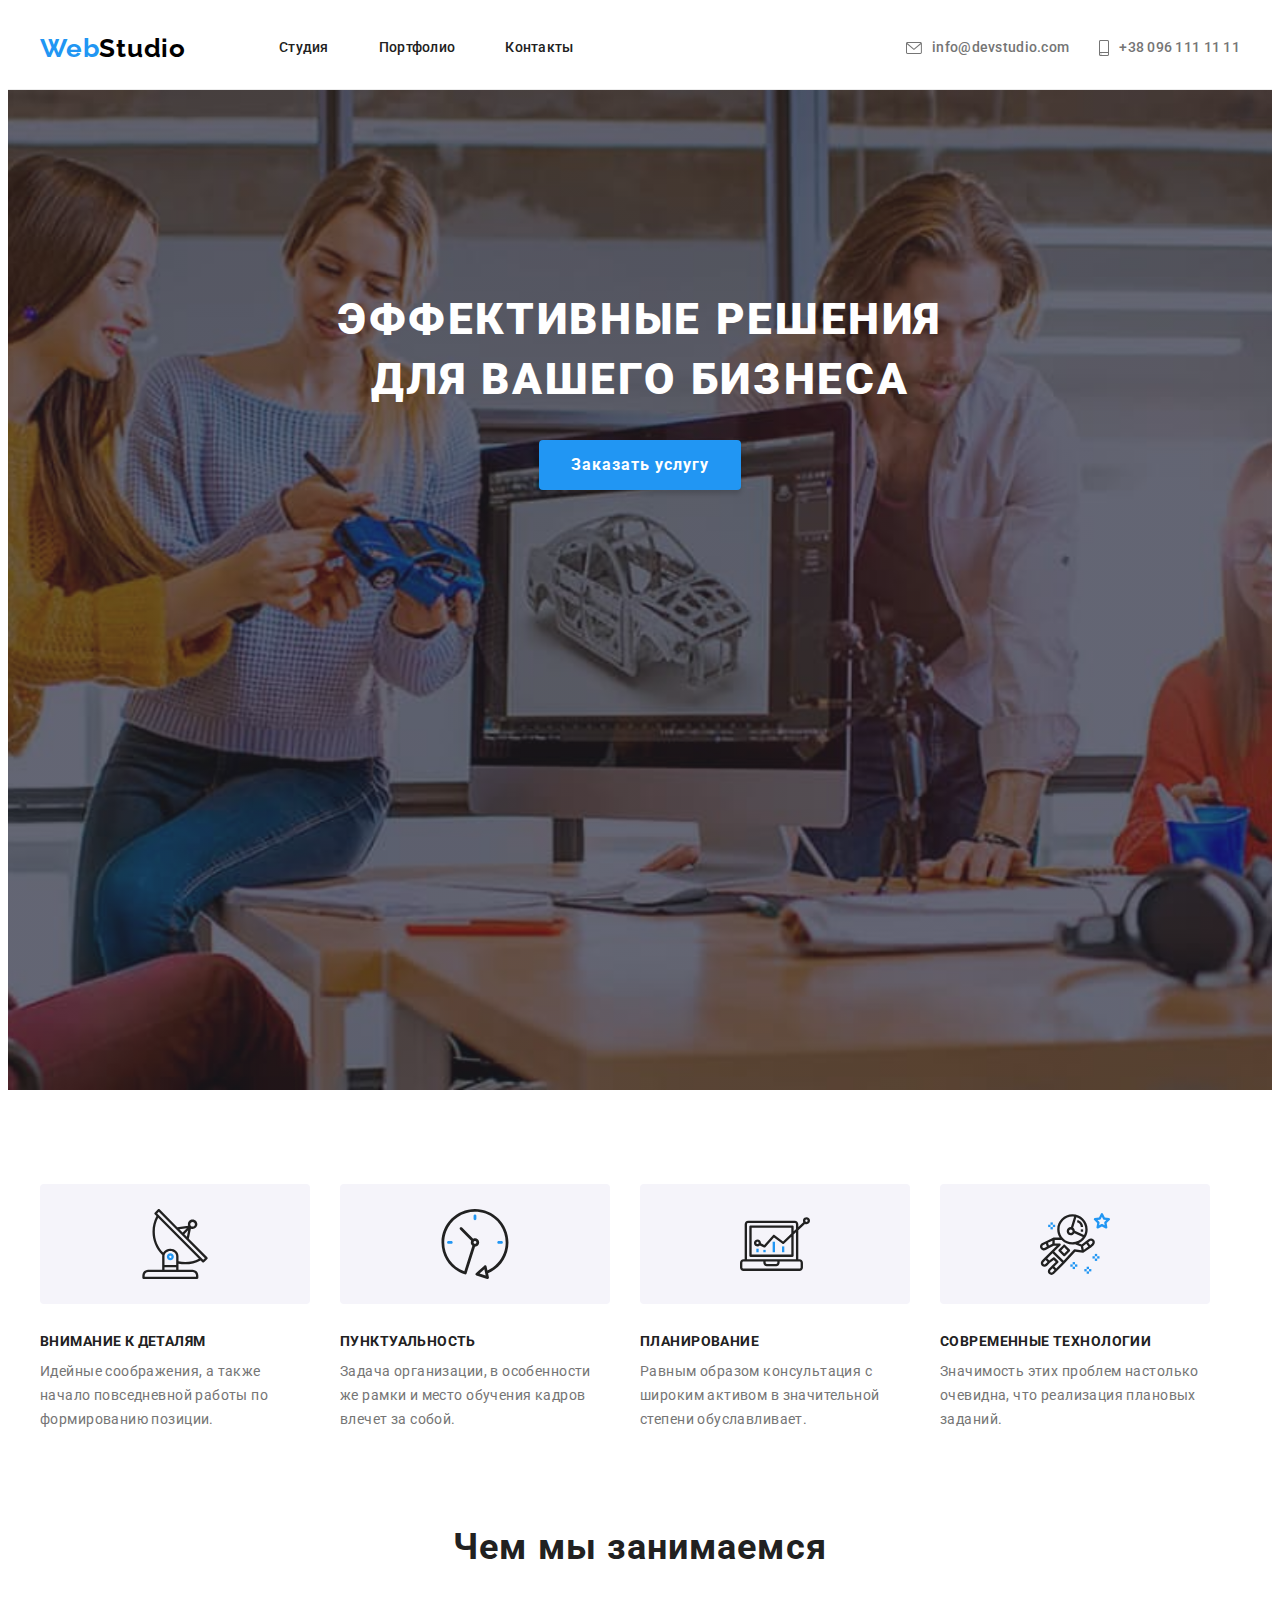
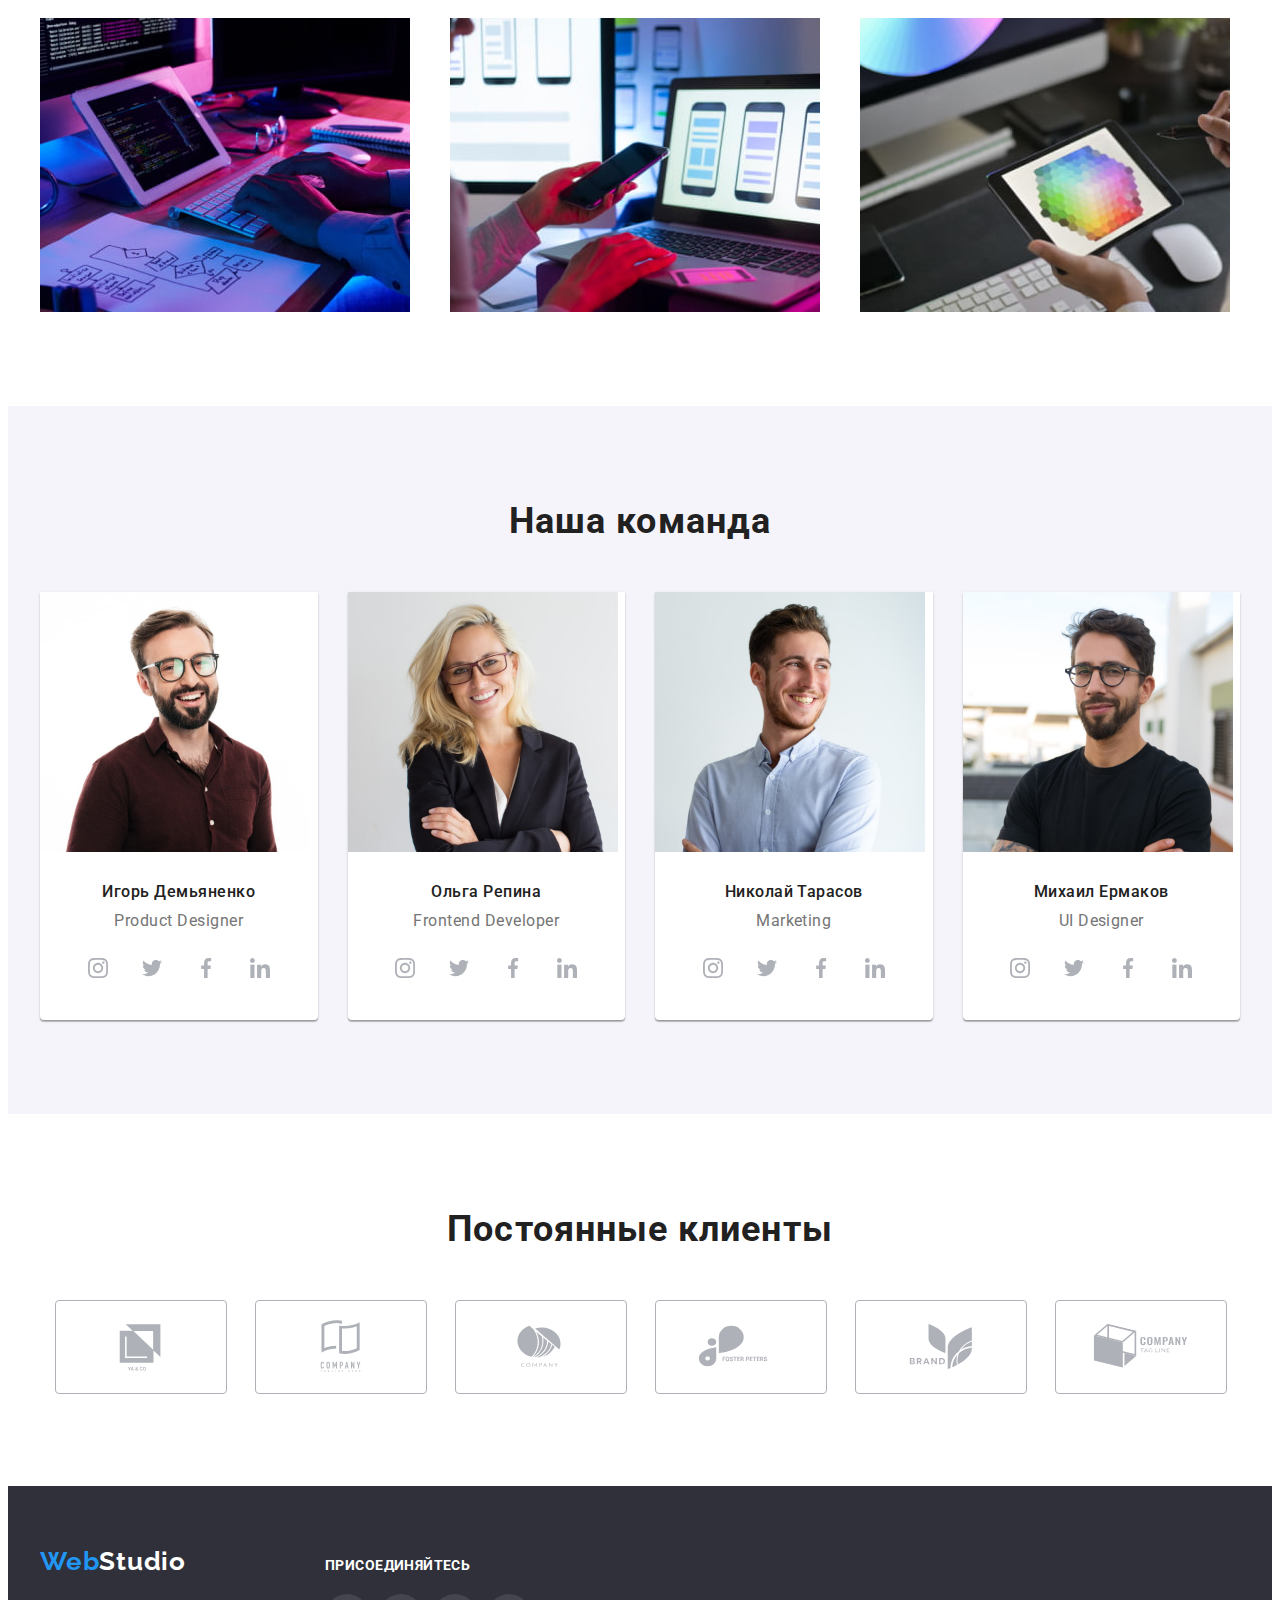
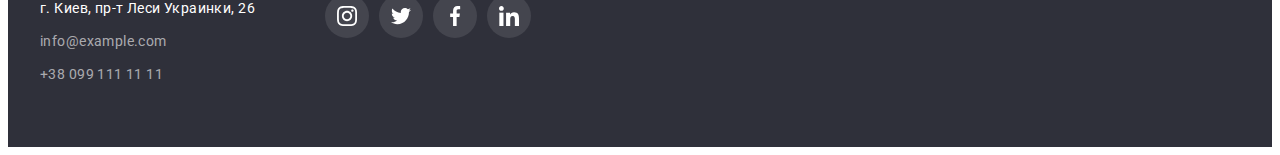
==== index.html @ 464f8f16 "clone hw4" ====
<!DOCTYPE html>
<html lang="ru">
  <head>
    <meta charset="UTF-8" />
    <meta http-equiv="X-UA-Compatible" content="IE=edge" />
    <meta name="viewport" content="width=device-widht, initial-scale=1.0" />
    <title>Студия</title>
    <link
      rel="stylesheet"
      href="https://fonts.googleapis.com/css2?family=Raleway:wght@700&family=Roboto:wght@400;500;700;900&display=swap"
    />
    <link
      rel="stylesheet"
      href="https://cdnjs.cloudflare.com/ajax/libs/modern-normalize/1.1.0/modern-normalize.min.css"
      integrity="sha512-wpPYUAdjBVSE4KJnH1VR1HeZfpl1ub8YT/NKx4PuQ5NmX2tKuGu6U/JRp5y+Y8XG2tV+wKQpNHVUX03MfMFn9Q=="
      crossorigin="anonymous"
      referrerpolicy="no-referrer"
    />
    <link rel="stylesheet" href="./css/styles.css" />
  </head>

  <body>
    <!-- Header container -->
    <header class="studio-header">
      <div class="container">
        <a href="./index.html" class="logo"
          >Web<span class="header-logo">Studio</span></a
        >
        <nav>
          <ul class="site-nav">
            <li class="header-item">
              <a href="./index.html" class="link">Студия</a>
            </li>
            <li class="header-item">
              <a href="./portfolio.html" class="link">Портфолио</a>
            </li>
            <li class="header-item">
              <a href="./index.html" class="link">Контакты</a>
            </li>
          </ul>
        </nav>
        <ul class="contact-list">
          <li class="contacts">
            <!-- <svg class="contacts-icon" width="16" height="12">
              <use href="./images/icons.svg#icon-envelope"></use>
            </svg> -->
            <a href="mailto:info@devstudio.com" class="header-contact-link link"
              ><svg class="contacts-icon" width="16" height="12">
                <use href="./images/icons.svg#icon-envelope"></use>
              </svg>
              info@devstudio.com</a
            >
          </li>
          <li class="contacts">
            <a href="tel:+380961111111" class="header-contact-link link">
              <svg class="contacts-icon" width="10" height="16">
                <use href="./images/icons.svg#icon-smartphone"></use>
              </svg>
              +38 096 111 11 11</a
            >
          </li>
        </ul>
      </div>
    </header>

    <!-- Main container -->
    <main>
      <section class="hero">
        <div class="container">
          <h1 class="hero-title">Эффективные решения для вашего бизнеса</h1>
          <button type="button" class="hero-button">Заказать услугу</button>
        </div>
      </section>

      <section class="features-section">
        <div class="container">
          <h2 hidden class="section-title">Особенности</h2>
          <ul class="features-list">
            <li class="features-item">
              <div class="features-icon-item">
                <svg class="features-icon" width="70" height="70">
                  <use href="./images/icons.svg#icon-antenna"></use>
                </svg>
              </div>
              <h3 class="features-title">Внимание к деталям</h3>
              <p class="features-text">
                Идейные соображения, а также начало повседневной работы по
                формированию позиции.
              </p>
            </li>
            <li class="features-item">
              <div class="features-icon-item">
                <svg class="features-icon" width="70" height="70">
                  <use href="./images/icons.svg#icon-clock"></use>
                </svg>
              </div>
              <h3 class="features-title">Пунктуальность</h3>
              <p class="features-text">
                Задача организации, в особенности же рамки и место обучения
                кадров влечет за собой.
              </p>
            </li>
            <li class="features-item">
              <div class="features-icon-item">
                <svg class="features-icon" width="70" height="70">
                  <use href="./images/icons.svg#icon-diagram"></use>
                </svg>
              </div>
              <h3 class="features-title">Планирование</h3>
              <p class="features-text">
                Равным образом консультация с широким активом в значительной
                степени обуславливает.
              </p>
            </li>
            <li class="features-item">
              <div class="features-icon-item">
                <svg class="features-icon" width="70" height="70">
                  <use href="./images/icons.svg#icon-astronaut"></use>
                </svg>
              </div>
              <h3 class="features-title">Современные технологии</h3>
              <p class="features-text">
                Значимость этих проблем настолько очевидна, что реализация
                плановых заданий.
              </p>
            </li>
          </ul>
        </div>
      </section>

      <section class="work-section">
        <div class="container">
          <h2 class="work-title section-title">Чем мы занимаемся</h2>
          <ul class="work-list">
            <li class="work-item">
              <img
                src="./images/box-1.jpg"
                alt="Написание кода"
                width="370"
                height="294"
              />
            </li>
            <li class="work-item">
              <img
                src="./images/box-2.jpg"
                alt="Работа с телефоном"
                width="370"
                height="294"
              />
            </li>
            <li class="work-item">
              <img
                src="./images/box-3.jpg"
                alt="Выбор цвета"
                width="370"
                height="294"
              />
            </li>
          </ul>
        </div>
      </section>

      <section class="team-section section">
        <div class="container">
          <h2 class="our-team-title section-title">Наша команда</h2>
          <ul class="team-list">
            <li class="team-box">
              <img
                src="./images/team-1.jpg"
                alt="Наша команда"
                width="270"
                height="260"
              />
              <div class="team-desc">
                <h3 class="team-title">Игорь Демьяненко</h3>
                <p lang="en" class="team-text">Product Designer</p>
                <ul class="team-soc-list list">
                  <li class="team-soc-item">
                    <a
                      href="https://www.instagram.com/"
                      target="_blank"
                      rel="noopener nofollow noreferrer"
                      class="team-soc-link link"
                    >
                      <svg class="team-soc-icon" width="20" height="20">
                        <use href="./images/icons.svg#icon-instagram"></use>
                      </svg>
                    </a>
                  </li>
                  <li class="team-soc-item">
                    <a
                      href="https://twitter.com/"
                      target="_blank"
                      rel="noopener nofollow noreferrer"
                      class="team-soc-link link"
                      ><svg class="team-soc-icon" width="20" height="20">
                        <use href="./images/icons.svg#icon-twitter"></use>
                      </svg>
                    </a>
                  </li>
                  <li class="team-soc-item">
                    <a
                      href="https://www.facebook.com/"
                      target="_blank"
                      rel="noopener nofollow noreferrer"
                      class="team-soc-link link"
                      ><svg class="team-soc-icon" width="20" height="20">
                        <use href="./images/icons.svg#icon-facebook"></use>
                      </svg>
                    </a>
                  </li>
                  <li class="team-soc-item">
                    <a
                      href="https://www.linkedin.com/"
                      target="_blank"
                      rel="noopener nofollow noreferrer"
                      class="team-soc-link link"
                      ><svg class="team-soc-icon" width="20" height="20">
                        <use href="./images/icons.svg#icon-linkedin"></use>
                      </svg>
                    </a>
                  </li>
                </ul>
              </div>
            </li>
            <li class="team-box">
              <img
                src="./images/team-2.jpg"
                alt="Наша команда"
                width="270"
                height="260"
              />
              <div class="team-desc">
                <h3 class="team-title">Ольга Репина</h3>
                <p lang="en" class="team-text">Frontend Developer</p>
                <ul class="team-soc-list list">
                  <li class="team-soc-item">
                    <a
                      href="https://www.instagram.com/"
                      target="_blank"
                      rel="noopener nofollow noreferrer"
                      class="team-soc-link link"
                    >
                      <svg class="team-soc-icon" width="20" height="20">
                        <use href="./images/icons.svg#icon-instagram"></use>
                      </svg>
                    </a>
                  </li>
                  <li class="team-soc-item">
                    <a
                      href="https://twitter.com/"
                      target="_blank"
                      rel="noopener nofollow noreferrer"
                      class="team-soc-link link"
                      ><svg class="team-soc-icon" width="20" height="20">
                        <use href="./images/icons.svg#icon-twitter"></use>
                      </svg>
                    </a>
                  </li>
                  <li class="team-soc-item">
                    <a
                      href="https://www.facebook.com/"
                      target="_blank"
                      rel="noopener nofollow noreferrer"
                      class="team-soc-link link"
                      ><svg class="team-soc-icon" width="20" height="20">
                        <use href="./images/icons.svg#icon-facebook"></use>
                      </svg>
                    </a>
                  </li>
                  <li class="team-soc-item">
                    <a
                      href="https://www.linkedin.com/"
                      target="_blank"
                      rel="noopener nofollow noreferrer"
                      class="team-soc-link link"
                      ><svg class="team-soc-icon" width="20" height="20">
                        <use href="./images/icons.svg#icon-linkedin"></use>
                      </svg>
                    </a>
                  </li>
                </ul>
              </div>
            </li>
            <li class="team-box">
              <img
                src="./images/team-3.jpg"
                alt="Наша команда"
                width="270"
                height="260"
              />
              <div class="team-desc">
                <h3 class="team-title">Николай Тарасов</h3>
                <p lang="en" class="team-text">Marketing</p>
                <ul class="team-soc-list list">
                  <li class="team-soc-item">
                    <a
                      href="https://www.instagram.com/"
                      target="_blank"
                      rel="noopener nofollow noreferrer"
                      class="team-soc-link link"
                    >
                      <svg class="team-soc-icon" width="20" height="20">
                        <use href="./images/icons.svg#icon-instagram"></use>
                      </svg>
                    </a>
                  </li>
                  <li class="team-soc-item">
                    <a
                      href="https://twitter.com/"
                      target="_blank"
                      rel="noopener nofollow noreferrer"
                      class="team-soc-link link"
                      ><svg class="team-soc-icon" width="20" height="20">
                        <use href="./images/icons.svg#icon-twitter"></use>
                      </svg>
                    </a>
                  </li>
                  <li class="team-soc-item">
                    <a
                      href="https://www.facebook.com/"
                      target="_blank"
                      rel="noopener nofollow noreferrer"
                      class="team-soc-link link"
                      ><svg class="team-soc-icon" width="20" height="20">
                        <use href="./images/icons.svg#icon-facebook"></use>
                      </svg>
                    </a>
                  </li>
                  <li class="team-soc-item">
                    <a
                      href="https://www.linkedin.com/"
                      target="_blank"
                      rel="noopener nofollow noreferrer"
                      class="team-soc-link link"
                      ><svg class="team-soc-icon" width="20" height="20">
                        <use href="./images/icons.svg#icon-linkedin"></use>
                      </svg>
                    </a>
                  </li>
                </ul>
              </div>
            </li>
            <li class="team-box">
              <img
                src="./images/team-4.jpg"
                alt="Наша команда"
                width="270"
                height="260"
              />
              <div class="team-desc">
                <h3 class="team-title">Михаил Ермаков</h3>
                <p lang="en" class="team-text">UI Designer</p>
                <ul class="team-soc-list list">
                  <li class="team-soc-item">
                    <a
                      href="https://www.instagram.com/"
                      target="_blank"
                      rel="noopener nofollow noreferrer"
                      class="team-soc-link link"
                    >
                      <svg class="team-soc-icon" width="20" height="20">
                        <use href="./images/icons.svg#icon-instagram"></use>
                      </svg>
                    </a>
                  </li>
                  <li class="team-soc-item">
                    <a
                      href="https://twitter.com/"
                      target="_blank"
                      rel="noopener nofollow noreferrer"
                      class="team-soc-link link"
                      ><svg class="team-soc-icon" width="20" height="20">
                        <use href="./images/icons.svg#icon-twitter"></use>
                      </svg>
                    </a>
                  </li>
                  <li class="team-soc-item">
                    <a
                      href="https://www.facebook.com/"
                      target="_blank"
                      rel="noopener nofollow noreferrer"
                      class="team-soc-link link"
                      ><svg class="team-soc-icon" width="20" height="20">
                        <use href="./images/icons.svg#icon-facebook"></use>
                      </svg>
                    </a>
                  </li>
                  <li class="team-soc-item">
                    <a
                      href="https://www.linkedin.com/"
                      target="_blank"
                      rel="noopener nofollow noreferrer"
                      class="team-soc-link link"
                      ><svg class="team-soc-icon" width="20" height="20">
                        <use href="./images/icons.svg#icon-linkedin"></use>
                      </svg>
                    </a>
                  </li>
                </ul>
              </div>
            </li>
          </ul>
        </div>
      </section>

      <section class="clients-section section">
        <div class="container">
          <h2 class="clients-title section-title">Постоянные клиенты</h2>
          <ul class="clients-list">
            <li class="clients-item">
              <a class="clients-link link" href=""
                ><svg class="clients-icon" width="106" height="60">
                  <use href="./images/icons.svg#icon-logo-1"></use>
                </svg>
              </a>
            </li>
            <li class="clients-item">
              <a class="clients-link link" href=""
                ><svg class="clients-icon" width="106" height="60">
                  <use href="./images/icons.svg#icon-logo-2"></use>
                </svg>
              </a>
            </li>
            <li class="clients-item">
              <a class="clients-link link" href=""
                ><svg class="clients-icon" width="106" height="60">
                  <use href="./images/icons.svg#icon-logo-3"></use>
                </svg>
              </a>
            </li>
            <li class="clients-item">
              <a class="clients-link link" href=""
                ><svg class="clients-icon" width="106" height="60">
                  <use href="./images/icons.svg#icon-logo-4"></use>
                </svg>
              </a>
            </li>
            <li class="clients-item">
              <a class="clients-link link" href=""
                ><svg class="clients-icon" width="106" height="60">
                  <use href="./images/icons.svg#icon-logo-5"></use>
                </svg>
              </a>
            </li>
            <li class="clients-item">
              <a class="clients-link link" href=""
                ><svg class="clients-icon" width="106" height="60">
                  <use href="./images/icons.svg#icon-logo-6"></use>
                </svg>
              </a>
            </li>
          </ul>
        </div>
      </section>
    </main>

    <!-- Footer container -->
    <footer class="footer">
      <div class="ftr-container container">
        <div class="address-container">
          <a href="./index.html" class="logo"
            >Web<span class="footer-logo">Studio</span></a
          >
          <address>
            <ul class="address-list">
              <li class="address-item">
                <a
                  href="https://goo.gl/maps/cGQwDD2d6jY5mFWS7"
                  target="_blank"
                  rel="noopener nofollow noreferrer"
                  class="address-link"
                  >г. Киев, пр-т Леси Украинки, 26</a
                >
              </li>
              <li class="address-item">
                <a href="mailto:info@example.com" class="mail contact-link"
                  >info@example.com</a
                >
              </li>
              <li class="address-item">
                <a href="tel:+380991111111" class="contact-link"
                  >+38 099 111 11 11</a
                >
              </li>
            </ul>
          </address>
        </div>
        <div class="footer-links">
          <p class="links-title">присоединяйтесь</p>
          <ul class="ftr-soc-list list">
            <li class="ftr-soc-item">
              <a
                href="https://www.instagram.com/"
                target="_blank"
                rel="noopener nofollow noreferrer"
                class="ftr-soc-link link"
              >
                <svg class="ftr-soc-icon" width="20" height="20">
                  <use href="./images/icons.svg#icon-instagram"></use>
                </svg>
              </a>
            </li>
            <li class="ftr-soc-item">
              <a
                href="https://twitter.com/"
                target="_blank"
                rel="noopener nofollow noreferrer"
                class="ftr-soc-link link"
                ><svg class="ftr-soc-icon" width="20" height="20">
                  <use href="./images/icons.svg#icon-twitter"></use>
                </svg>
              </a>
            </li>
            <li class="ftr-soc-item">
              <a
                href="https://www.facebook.com/"
                target="_blank"
                rel="noopener nofollow noreferrer"
                class="ftr-soc-link link"
                ><svg class="ftr-soc-icon" width="20" height="20">
                  <use href="./images/icons.svg#icon-facebook"></use>
                </svg>
              </a>
            </li>
            <li class="ftr-soc-item">
              <a
                href="https://www.linkedin.com/"
                target="_blank"
                rel="noopener nofollow noreferrer"
                class="ftr-soc-link link"
                ><svg class="ftr-soc-icon" width="20" height="20">
                  <use href="./images/icons.svg#icon-linkedin"></use>
                </svg>
              </a>
            </li>
          </ul>
        </div>
      </div>
    </footer>
  </body>
</html>
---- css/styles.css ----
:root {
  --text-color: #757575;
  --title-color: #212121;
  --accent-color: #2196f3;
  --second-accent-color: #ffffff;
  --contacts-ftr-color: rgba(255, 255, 255, 0.6);
  --primary-bg-color: #ffffff;
  --footer-bg-color: #2f303a;
  --header-logo: #000000;
  --footer-logo: #ffffff;
}

h1,
h2,
h3,
h4,
h5,
h6,
p {
  margin: 0;
}
ul {
  margin: 0;
  padding-left: 0;
  list-style: none;
}
button {
  cursor: pointer;
}
img {
  display: block;
  max-width: 100%;
}

body {
  background-color: var(--primary-bg-color);
  color: var(--title-color);
  font-family: "Roboto";
  font-style: normal;
  font-weight: 400;
}

.container {
  width: 1200px;
  margin: 0 auto;
  padding-right: 15px;
  padding-left: 15px;
}

/* header */
/* logo */
.studio-header {
  padding-top: 25px;
  padding-bottom: 25px;
  border-bottom: 1px solid #ececec;
}
.studio-header .container {
  display: flex;
  align-items: center;
}
.logo {
  font-family: "Raleway";
  font-style: normal;
  text-decoration: none;
  color: var(--accent-color);
  font-weight: 700;
  font-size: 26px;
  line-height: 1.19;
  letter-spacing: 0.03em;
}
.header-logo {
  color: var(--header-logo);
  margin-right: 93px;
}
.site-nav {
  font-weight: 500;
  font-size: 14px;
  line-height: 1.14;
  letter-spacing: 0.02em;
  display: flex;
  align-items: center;
}
.header-item:not(:last-child) {
  margin-right: 50px;
}
.link {
  color: var(--title-color);
  text-decoration: none;
}
.link:hover,
.link:focus {
  color: var(--accent-color);
}
.contact-list {
  margin-left: auto;
  display: flex;
  justify-content: center;
}
.contacts {
  font-weight: 500;
  font-size: 14px;
  line-height: 1.14;
  letter-spacing: 0.02em;
  height: 16px;
}
.contacts + .contacts {
  margin-left: 30px;
}
.header-contact-link {
  color: var(--text-color);
  display: flex;
  align-items: center;
  justify-content: center;
}
.contacts-icon {
  fill: var(--text-color);
  margin-right: 10px;
}
.header-contact-link:hover,
.header-contact-link:focus {
  color: var(--accent-color);
}
.header-contact-link:hover .contacts-icon,
.header-contact-link:focus .contacts-icon {
  fill: var(--accent-color);
}

/* main */
/* hero */
.hero {
  background-image: linear-gradient(
      rgba(47, 48, 58, 0.4),
      rgba(47, 48, 58, 0.4)
    ),
    url(../images/background.jpg);
  background-size: cover;
  background-repeat: no-repeat;
  background-position: center;
  max-width: 1600px;
  height: 600px;
  margin-left: auto;
  margin-right: auto;
  background-color: #c4c4c4;
  color: var(--second-accent-color);
  padding-top: 200px;
  padding-bottom: 200px;
}

.hero-title {
  font-weight: 900;
  font-size: 44px;
  line-height: 1.36;
  text-align: center;
  letter-spacing: 0.06em;
  text-transform: uppercase;
  max-width: 696px;
  margin: 0 auto 30px;
}
.hero-button {
  background: var(--accent-color);
  color: var(--second-accent-color);
  box-shadow: 0px 4px 4px rgba(0, 0, 0, 0.15);
  border: 0px;
  border-radius: 4px;
  font-family: "Roboto";
  font-style: normal;
  font-weight: 700;
  font-size: 16px;
  line-height: 1.88;
  display: flex;
  align-items: center;
  text-align: center;
  letter-spacing: 0.06em;
  display: block;
  margin: 0 auto;
  padding: 10px 32px;
}
.hero-button:hover,
.hero-button:focus {
  background: #188ce8;
  color: var(--second-accent-color);
  box-shadow: 0px 4px 4px rgba(0, 0, 0, 0.15);
  border-radius: 4px;
}

.section-title {
  font-weight: 700;
  font-size: 36px;
  line-height: 1.17;
  text-align: center;
  letter-spacing: 0.03em;
  color: var(--title-color);
}
/* section features*/
.features-section {
  padding-top: 94px;
  padding-bottom: 94px;
}

.feature-icons-list {
  display: flex;
  justify-content: center;
}
.features-icon-item {
  width: 270px;
  height: 120px;
  background: #f5f4fa;
  border-radius: 4px;
  display: flex;
  align-items: center;
  justify-content: center;
  margin-bottom: 30px;
}
.features-icon-item:not(:last-child) {
  margin-right: 30px;
}

.features-list {
  display: flex;
  align-items: center;
}
.features-item {
  width: 270px;
}
.features-item:not(:last-child) {
  margin-right: 30px;
}
.features-title {
  font-weight: 700;
  font-size: 14px;
  line-height: 1.14;
  letter-spacing: 0.03em;
  text-transform: uppercase;
  margin-bottom: 10px;
}
.features-text {
  color: var(--text-color);
  font-size: 14px;
  line-height: 1.71;
  letter-spacing: 0.03em;
}

/* section work */
.work-section {
  padding-bottom: 94px;
}
.work-title {
  margin-bottom: 50px;
}
.work-list {
  display: flex;
  margin-left: -30px;
}
.work-item {
  width: 370px;
  flex-basis: calc(100% / 3 - 30px);
  margin-left: 30px;
}

/* section team */
.team-section {
  background: #f5f4fa;
  padding-top: 94px;
  padding-bottom: 94px;
}
.our-team-title {
  margin-bottom: 50px;
}
.team-list {
  display: flex;
  margin-left: -30px;
}
.team-box {
  background: var(--primary-bg-color);
  box-shadow: 0px 1px 3px rgba(0, 0, 0, 0.12), 0px 1px 1px rgba(0, 0, 0, 0.14),
    0px 2px 1px rgba(0, 0, 0, 0.2);
  border-radius: 0px 0px 4px 4px;
  width: 270px;
  flex-basis: calc(100% / 4 - 30px);
  margin-left: 30px;
}
.team-desc {
  padding-top: 30px;
  padding-bottom: 30px;
}
.team-title {
  font-weight: 500;
  font-size: 16px;
  line-height: 1.19;
  text-align: center;
  letter-spacing: 0.03em;
  color: var(--title-color);
  margin-bottom: 10px;
}
.team-text {
  color: var(--text-color);
  font-size: 16px;
  line-height: 1.19;
  text-align: center;
  letter-spacing: 0.03em;
  margin-bottom: 16px;
}
.team-soc-list {
  display: flex;
  justify-content: center;
}
.team-soc-item {
  width: 44px;
  height: 44px;
  margin-right: 10px;
}
.team-soc-item:last-child {
  margin-right: 0;
}
.team-soc-link {
  width: 100%;
  height: 100%;
  background-color: #ffffff;
  border-radius: 50%;
  display: flex;
  align-items: center;
  justify-content: center;
  fill: #afb1b8;
}
.team-soc-link:hover,
.team-soc-link:focus {
  background-color: var(--accent-color);
}
.team-soc-link:hover .team-soc-icon,
.team-soc-link:focus .team-soc-icon {
  fill: var(--second-accent-color);
}

/* clients section */
.clients-section {
  padding-top: 94px;
  padding-bottom: 94px;
}
.clients-title {
  margin-bottom: 50px;
}
.clients-list {
  display: flex;
  justify-content: center;
}
.clients-item {
  width: 170px;
  height: 92px;
  margin-right: 30px;
}
.clients-item:last-child {
  margin-right: 0;
}
.clients-link {
  fill: #afb1b8;
  width: 100%;
  height: 92px;
  border: 1px solid #afb1b8;
  border-radius: 4px;
  display: flex;
  align-items: center;
  justify-content: center;
}
.clients-link:hover,
.clients-link:focus {
  border: 1px solid #2196f3;
  color: var(--accent-color);
}
.clients-link:hover .clients-icon,
.clients-link:focus .clients-icon {
  fill: var(--accent-color);
}

/* footer */
.footer {
  background: var(--footer-bg-color);
  padding-top: 60px;
  padding-bottom: 60px;
}
.footer-logo {
  color: var(--footer-logo);
}
.address-list {
  font-style: normal;
  margin-top: 20px;
}
.address-link {
  color: var(--second-accent-color);
  text-decoration: none;
  font-size: 14px;
  line-height: 1.71;
  letter-spacing: 0.03em;
}
.address-item:not(:last-child) {
  margin-bottom: 9px;
}
.contact-link {
  text-decoration: none;
  color: var(--contacts-ftr-color);
  font-size: 14px;
  line-height: 1.71;
  letter-spacing: 0.03em;
}
.contact-link:hover,
.contact-link:focus {
  color: var(--second-accent-color);
}
.ftr-container {
  display: flex;
  align-items: baseline;
}
.footer-links {
  margin-left: 70px;
}
.links-title {
  font-weight: 700;
  font-size: 14px;
  line-height: 1.14;
  letter-spacing: 0.03em;
  text-transform: uppercase;
  color: var(--second-accent-color);
  margin-bottom: 20px;
}

.ftr-soc-list {
  display: flex;
  justify-content: center;
}
.ftr-soc-item {
  width: 44px;
  height: 44px;
  margin-right: 10px;
}
.ftr-soc-item:last-child {
  margin-right: 0;
}
.ftr-soc-link {
  width: 100%;
  height: 100%;
  background-color: rgba(255, 255, 255, 0.1);
  border-radius: 50%;
  display: flex;
  align-items: center;
  justify-content: center;
  fill: var(--second-accent-color);
}
.ftr-soc-link:hover,
.ftr-soc-link:focus {
  background-color: var(--accent-color);
}
.ftr-soc-link:hover .ftr-soc-icon,
.ftr-soc-link:focus .ftr-soc-icon {
  fill: var(--second-accent-color);
}

/* portfolio */
/* header */
.current {
  color: var(--accent-color);
  font-weight: 500;
  font-size: 14px;
  line-height: 16px;
  letter-spacing: 0.02em;
}

/* main */
.main-section {
  padding-top: 94px;
  padding-bottom: 94px;
}
.button-list {
  margin-bottom: 50px;
  display: flex;
  justify-content: center;
}
.btn-item:not(:last-child) {
  margin-right: 8px;
}
.filter-button {
  background: #f5f4fa;
  color: var(--title-color);
  font-family: "Roboto";
  font-style: normal;
  font-weight: 500;
  font-size: 16px;
  line-height: 1.63;
  text-align: center;
  letter-spacing: 0.03em;
  border: 0px;
  border-radius: 4px;
  padding: 6px 22px;
}
.filter-button:hover,
.filter-button:focus {
  background: var(--accent-color);
  color: var(--second-accent-color);
  box-shadow: 0px 3px 1px rgba(0, 0, 0, 0.1), 0px 1px 2px rgba(0, 0, 0, 0.08),
    0px 2px 2px rgba(0, 0, 0, 0.12);
  border-radius: 4px;
}

.project-list {
  display: flex;
  flex-wrap: wrap;
  margin: -15px;
}
.project-box {
  background: #ffffff;
  width: 370px;
  flex-basis: calc(100% / 3 - 30px);
  margin: 15px;
}
.project-box:hover,
.project-box:focus {
  box-shadow: 0px 1px 1px rgba(0, 0, 0, 0.12), 0px 4px 4px rgba(0, 0, 0, 0.06),
    1px 4px 6px rgba(0, 0, 0, 0.16);
}
.project-link {
  text-decoration: none;
  width: 100%;
  height: 100%;
}
.project-desc {
  border: 1px solid #eeeeee;
  border-top-width: 0px;
  background: var(--primary-bg-color);
  padding: 20px 24px;
}
.project-title {
  color: var(--title-color);
  font-weight: 700;
  font-size: 18px;
  line-height: 2;
  letter-spacing: 0.06em;
  margin-bottom: 4px;
}
.project-text {
  color: var(--text-color);
  font-size: 16px;
  line-height: 1.88;
  letter-spacing: 0.03em;
}
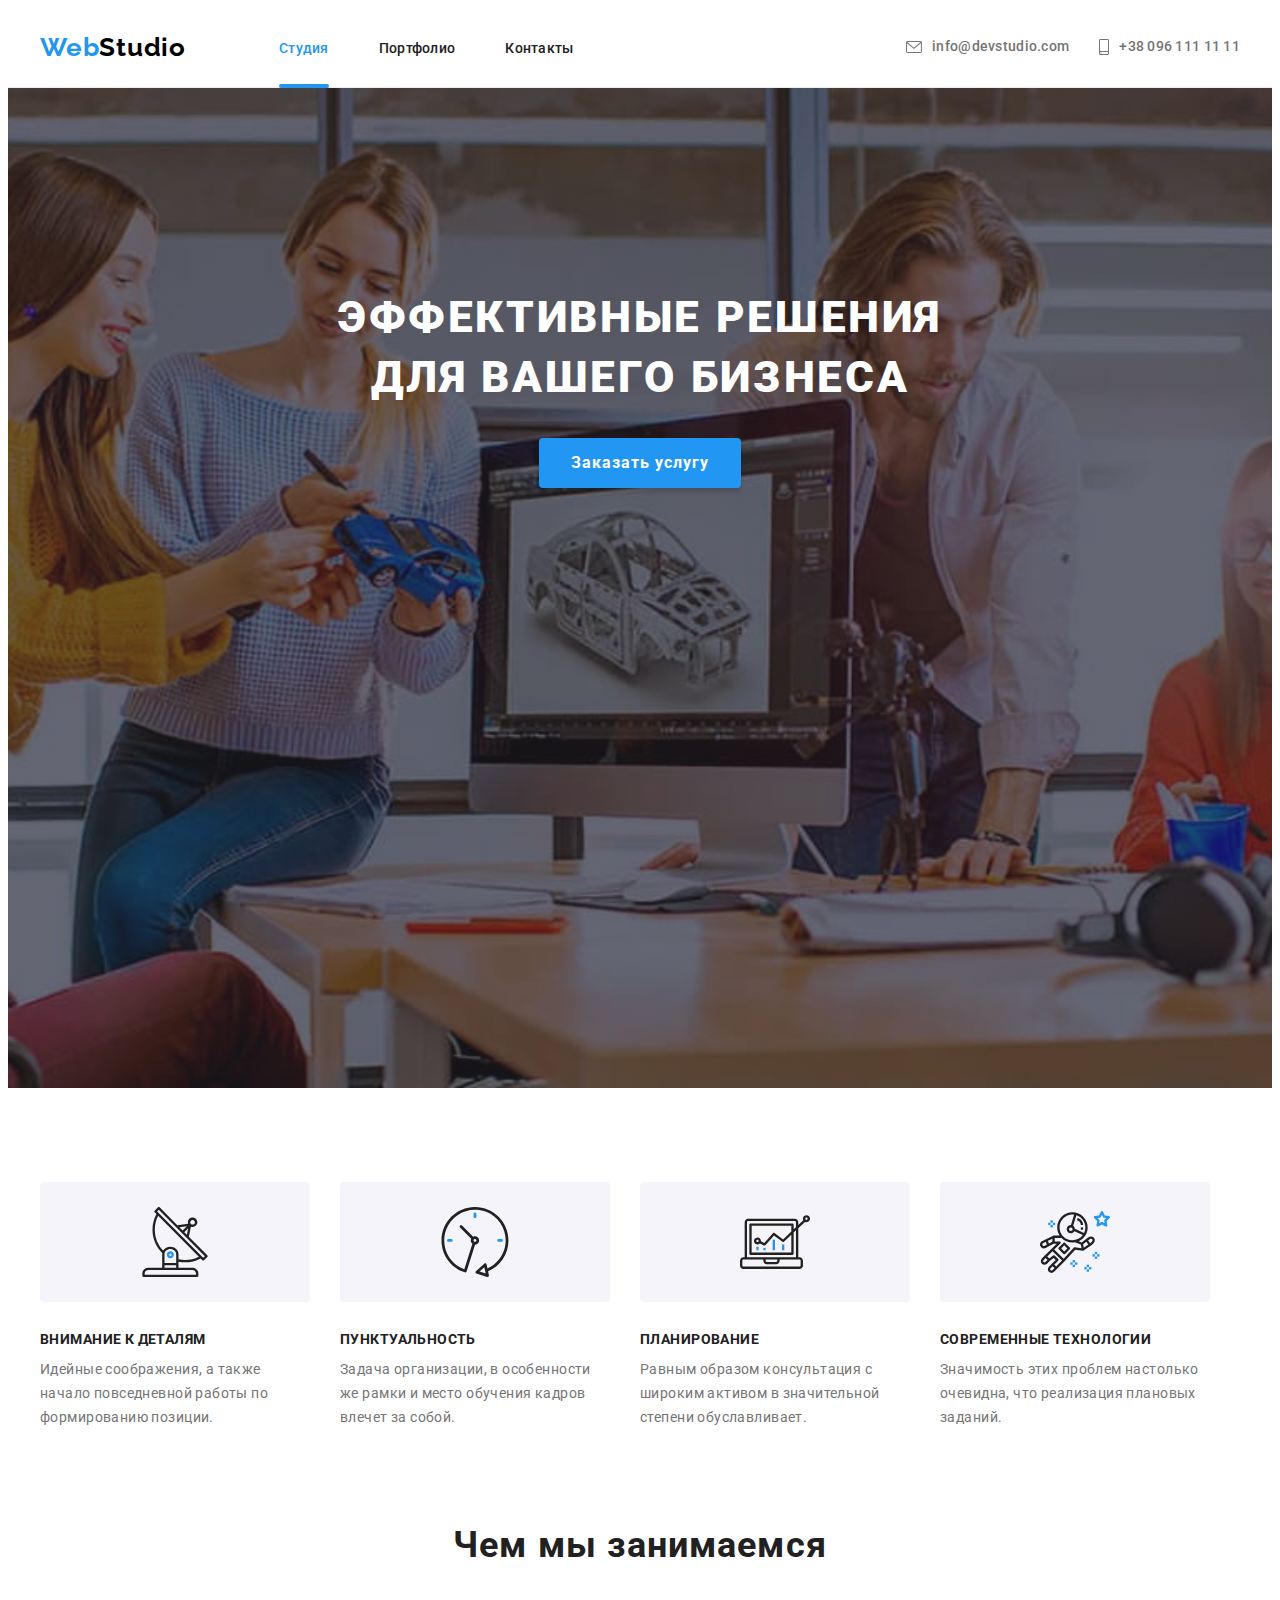
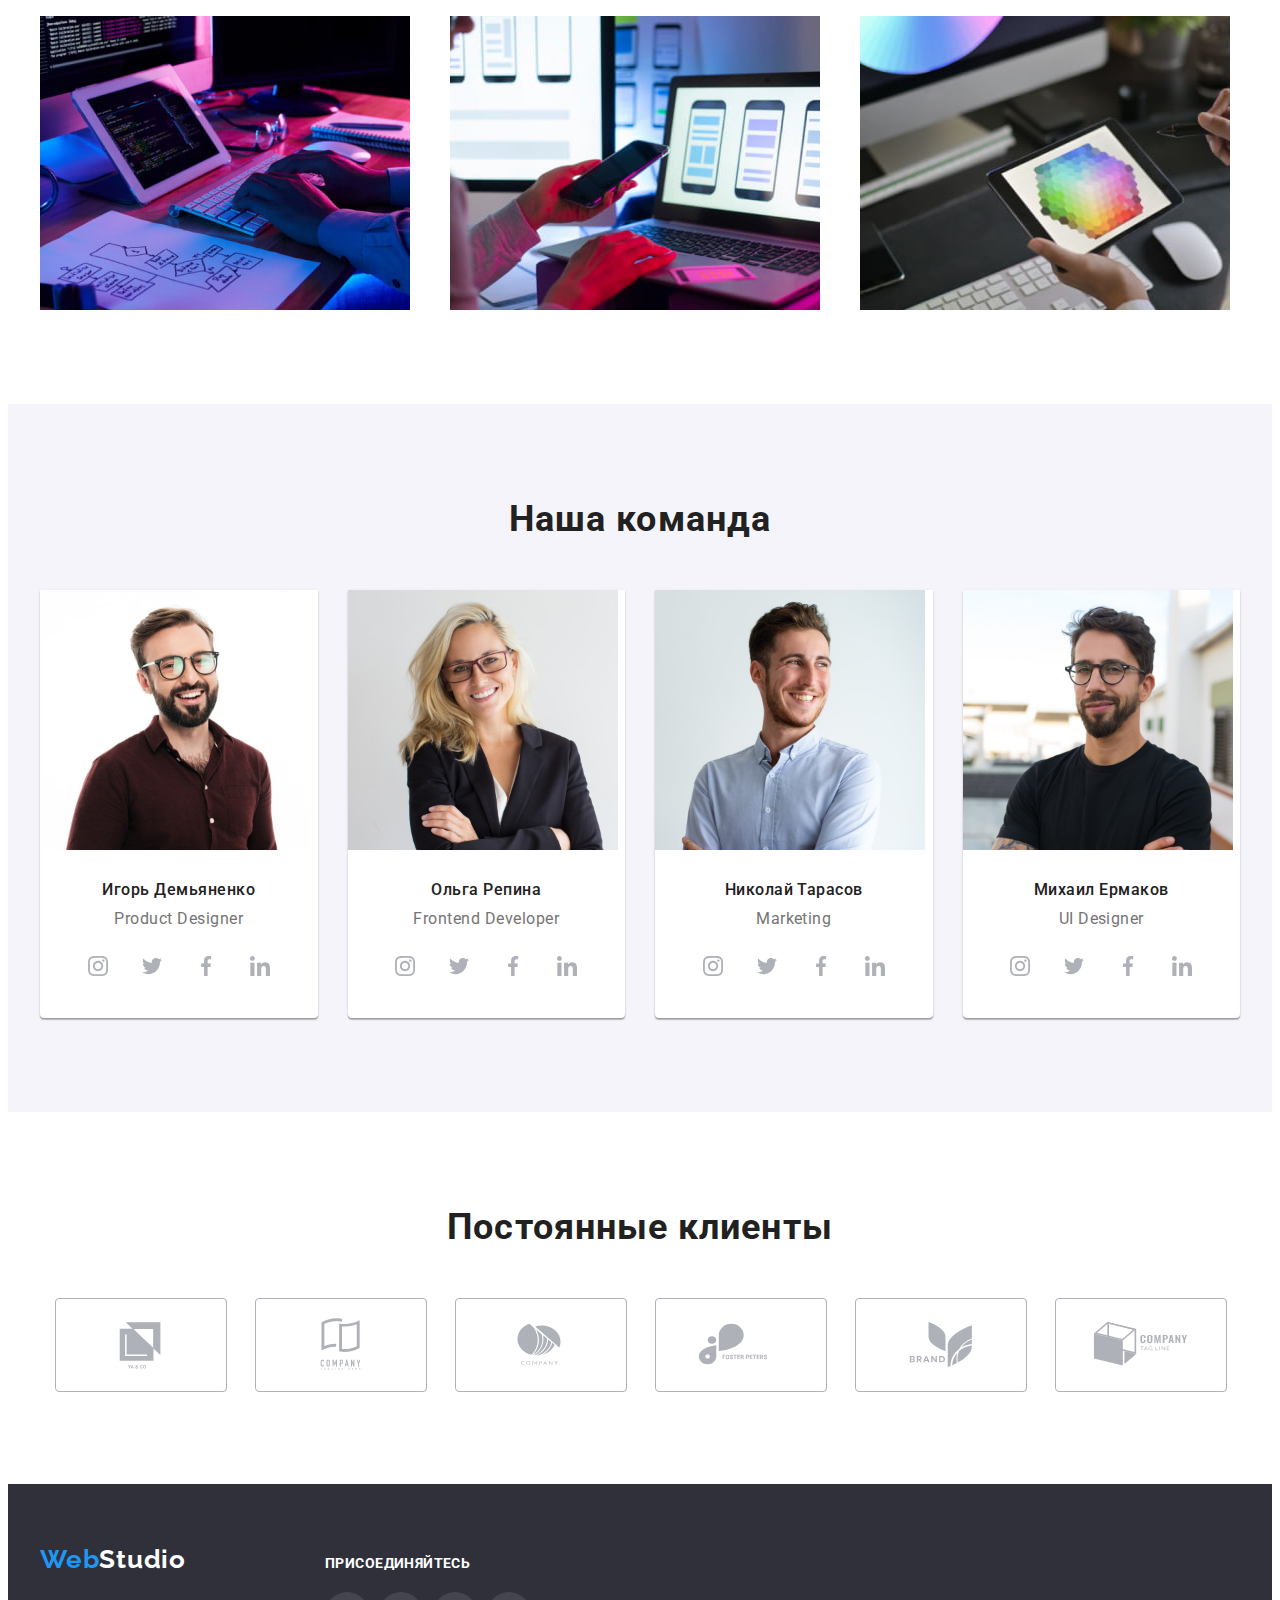
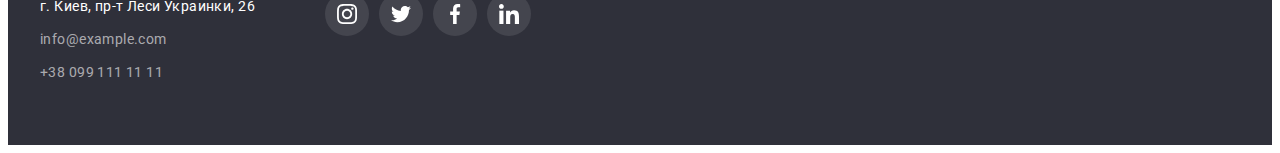
==== commit 24891766: "done c4" ====
--- a/index.html
+++ b/index.html
@@ -29,7 +29,7 @@
         <nav>
           <ul class="site-nav">
             <li class="header-item">
-              <a href="./index.html" class="link">Студия</a>
+              <a href="./index.html" class="link current">Студия</a>
             </li>
             <li class="header-item">
               <a href="./portfolio.html" class="link">Портфолио</a>
@@ -41,9 +41,6 @@
         </nav>
         <ul class="contact-list">
           <li class="contacts">
-            <!-- <svg class="contacts-icon" width="16" height="12">
-              <use href="./images/icons.svg#icon-envelope"></use>
-            </svg> -->
             <a href="mailto:info@devstudio.com" class="header-contact-link link"
               ><svg class="contacts-icon" width="16" height="12">
                 <use href="./images/icons.svg#icon-envelope"></use>
@@ -68,7 +65,9 @@
       <section class="hero">
         <div class="container">
           <h1 class="hero-title">Эффективные решения для вашего бизнеса</h1>
-          <button type="button" class="hero-button">Заказать услугу</button>
+          <button type="button" class="hero-button" data-modal-open>
+            Заказать услугу
+          </button>
         </div>
       </section>
 
@@ -538,5 +537,17 @@
         </div>
       </div>
     </footer>
+
+    <!-- Modal window -->
+    <div class="backdrop is-hidden" data-modal>
+      <div class="modal">
+        <button type="button" class="modal-close-btn" data-modal-close>
+          <svg class="clients-icon" width="18" height="18">
+            <use href="./images/icons.svg#icon-close"></use>
+          </svg>
+        </button>
+      </div>
+    </div>
+    <script src="./js/modal.js"></script>
   </body>
 </html>
--- a/css/styles.css
+++ b/css/styles.css
@@ -50,8 +50,8 @@
 /* header */
 /* logo */
 .studio-header {
-  padding-top: 25px;
-  padding-bottom: 25px;
+  padding-top: 24px;
+  padding-bottom: 24px;
   border-bottom: 1px solid #ececec;
 }
 .studio-header .container {
@@ -73,23 +73,41 @@
   margin-right: 93px;
 }
 .site-nav {
+  display: flex;
+  align-items: center;
+}
+.header-item:not(:last-child) {
+  margin-right: 50px;
+}
+.link {
   font-weight: 500;
   font-size: 14px;
   line-height: 1.14;
   letter-spacing: 0.02em;
-  display: flex;
-  align-items: center;
-}
-.header-item:not(:last-child) {
-  margin-right: 50px;
-}
-.link {
+  position: relative;
   color: var(--title-color);
   text-decoration: none;
 }
 .link:hover,
 .link:focus {
   color: var(--accent-color);
+}
+.current {
+  color: var(--accent-color);
+  font-weight: 500;
+  font-size: 14px;
+  line-height: 16px;
+  letter-spacing: 0.02em;
+}
+.current::after {
+  content: "";
+  position: absolute;
+  background: var(--accent-color);
+  border-radius: 2px;
+  height: 4px;
+  width: 100%;
+  bottom: -32px;
+  left: 0px;
 }
 .contact-list {
   margin-left: auto;
@@ -403,7 +421,7 @@
 }
 .contact-link:hover,
 .contact-link:focus {
-  color: var(--second-accent-color);
+  color: var(--accent-color);
 }
 .ftr-container {
   display: flex;
@@ -453,16 +471,50 @@
   fill: var(--second-accent-color);
 }
 
+/* modal */
+.backdrop.is-hidden {
+  opacity: 0;
+  visibility: hidden;
+  pointer-events: none;
+}
+.backdrop {
+  position: fixed;
+  top: 0;
+  left: 0;
+  width: 100vw;
+  height: 100vh;
+  background-color: rgba(0, 0, 0, 0.2);
+  transition: opacity 250ms cubic-bezier(0.4, 0, 0.2, 1),
+    visibility 250ms cubic-bezier(0.4, 0, 0.2, 1);
+}
+.modal {
+  position: absolute;
+  top: 50%;
+  left: 50%;
+  transform: translate(-50%, -50%);
+  width: 528px;
+  height: 581px;
+  background-color: var(--primary-bg-color);
+  box-shadow: 0px 1px 3px rgb(0 0 0 / 12%), 0px 1px 1px rgb(0 0 0 / 14%),
+    0px 2px 1px rgb(0 0 0 / 20%);
+  border-radius: 4px;
+}
+.modal-close-btn {
+  position: absolute;
+  top: 8px;
+  right: 8px;
+  display: flex;
+  justify-content: center;
+  align-items: center;
+  width: 30px;
+  height: 30px;
+  border: 1px solid rgba(0, 0, 0, 0.1);
+  border-radius: 50%;
+  background-color: var(--primary-bg-color);
+  fill: #000000;
+}
+
 /* portfolio */
-/* header */
-.current {
-  color: var(--accent-color);
-  font-weight: 500;
-  font-size: 14px;
-  line-height: 16px;
-  letter-spacing: 0.02em;
-}
-
 /* main */
 .main-section {
   padding-top: 94px;
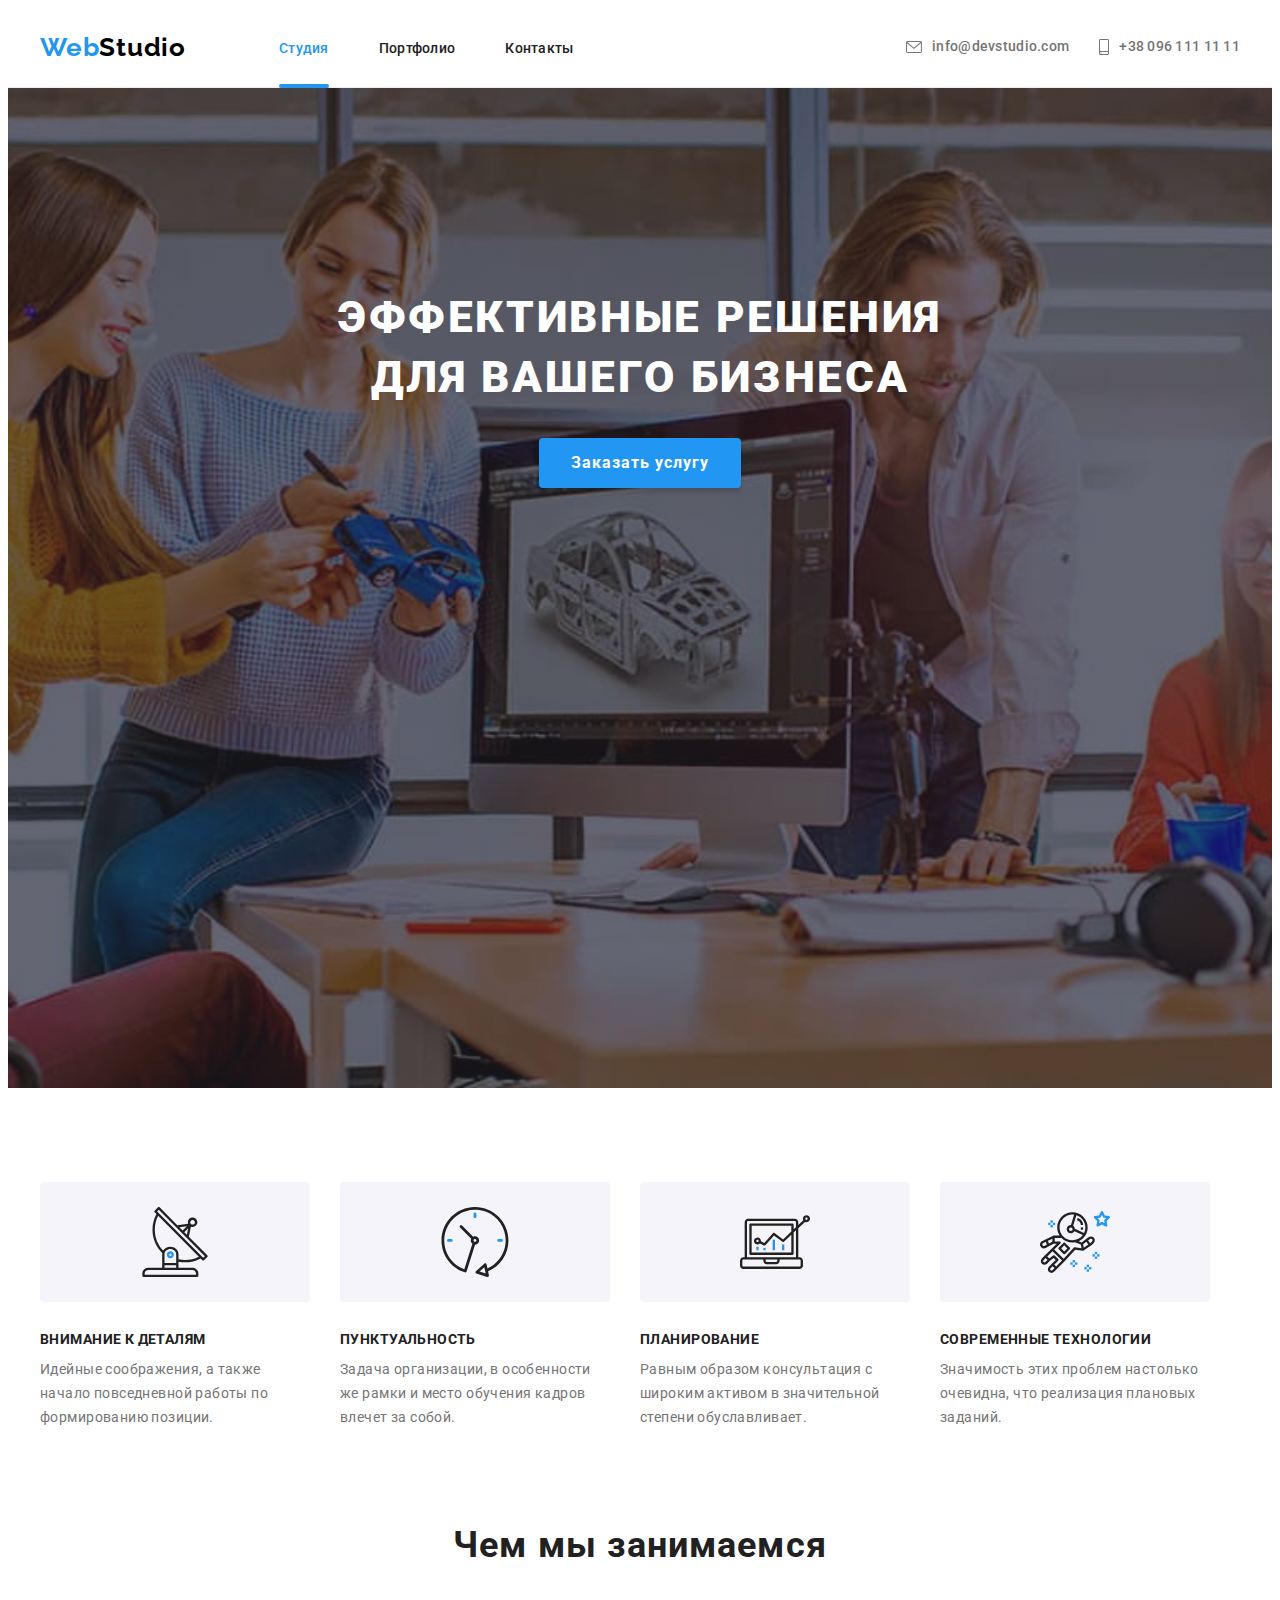
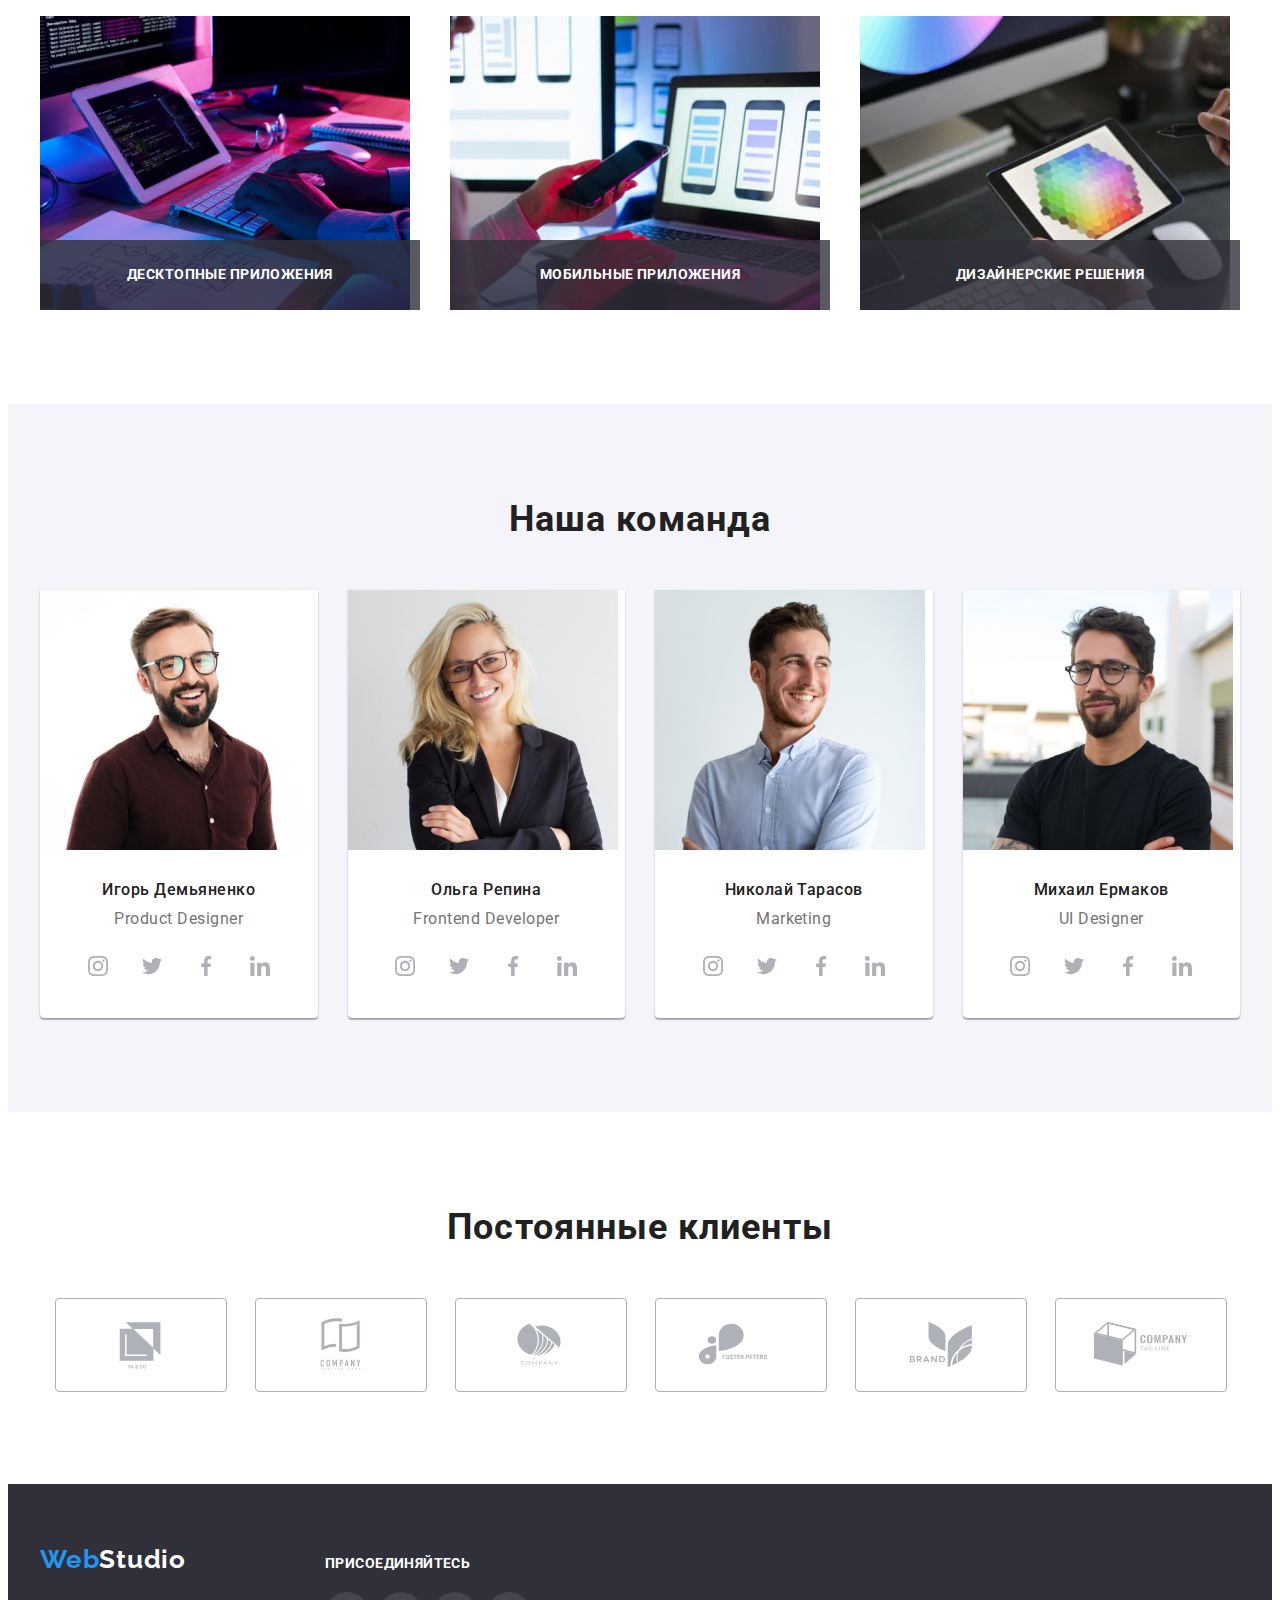
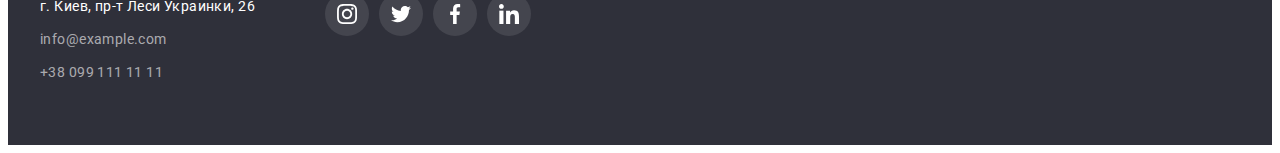
==== commit ead7f274: "done all" ====
--- a/index.html
+++ b/index.html
@@ -132,28 +132,37 @@
           <h2 class="work-title section-title">Чем мы занимаемся</h2>
           <ul class="work-list">
             <li class="work-item">
-              <img
-                src="./images/box-1.jpg"
-                alt="Написание кода"
-                width="370"
-                height="294"
-              />
+              <div class="work-overlay">
+                <img
+                  src="./images/box-1.jpg"
+                  alt="Написание кода"
+                  width="370"
+                  height="294"
+                />
+                <p class="overlay">Десктопные приложения</p>
+              </div>
             </li>
             <li class="work-item">
-              <img
-                src="./images/box-2.jpg"
-                alt="Работа с телефоном"
-                width="370"
-                height="294"
-              />
+              <div class="work-overlay">
+                <img
+                  src="./images/box-2.jpg"
+                  alt="Работа с телефоном"
+                  width="370"
+                  height="294"
+                />
+                <p class="overlay">Мобильные приложения</p>
+              </div>
             </li>
             <li class="work-item">
-              <img
-                src="./images/box-3.jpg"
-                alt="Выбор цвета"
-                width="370"
-                height="294"
-              />
+              <div class="work-overlay">
+                <img
+                  src="./images/box-3.jpg"
+                  alt="Выбор цвета"
+                  width="370"
+                  height="294"
+                />
+                <p class="overlay">Дизайнерские решения</p>
+              </div>
             </li>
           </ul>
         </div>
--- a/css/styles.css
+++ b/css/styles.css
@@ -87,6 +87,7 @@
   position: relative;
   color: var(--title-color);
   text-decoration: none;
+  transition: color 250ms cubic-bezier(0.4, 0, 0.2, 1);
 }
 .link:hover,
 .link:focus {
@@ -129,6 +130,7 @@
   display: flex;
   align-items: center;
   justify-content: center;
+  transition: color 250ms cubic-bezier(0.4, 0, 0.2, 1);
 }
 .contacts-icon {
   fill: var(--text-color);
@@ -192,6 +194,8 @@
   display: block;
   margin: 0 auto;
   padding: 10px 32px;
+  transition: background-color 250ms cubic-bezier(0.4, 0, 0.2, 1),
+    color 250ms cubic-bezier(0.4, 0, 0.2, 1);
 }
 .hero-button:hover,
 .hero-button:focus {
@@ -273,6 +277,25 @@
   width: 370px;
   flex-basis: calc(100% / 3 - 30px);
   margin-left: 30px;
+}
+.work-overlay {
+  position: relative;
+}
+.overlay {
+  position: absolute;
+  font-weight: 700;
+  font-size: 14px;
+  line-height: 1.14;
+  letter-spacing: 0.03em;
+  text-transform: uppercase;
+  color: #ffffff;
+  background: rgba(47, 48, 58, 0.8);
+  display: flex;
+  align-items: center;
+  justify-content: center;
+  height: 70px;
+  width: 100%;
+  bottom: 0px;
 }
 
 /* section team */
@@ -339,6 +362,7 @@
   align-items: center;
   justify-content: center;
   fill: #afb1b8;
+  transition: background-color 250ms cubic-bezier(0.4, 0, 0.2, 1);
 }
 .team-soc-link:hover,
 .team-soc-link:focus {
@@ -378,6 +402,7 @@
   display: flex;
   align-items: center;
   justify-content: center;
+  transition: border 250ms cubic-bezier(0.4, 0, 0.2, 1);
 }
 .clients-link:hover,
 .clients-link:focus {
@@ -418,6 +443,7 @@
   font-size: 14px;
   line-height: 1.71;
   letter-spacing: 0.03em;
+  transition: color 250ms cubic-bezier(0.4, 0, 0.2, 1);
 }
 .contact-link:hover,
 .contact-link:focus {
@@ -461,6 +487,7 @@
   align-items: center;
   justify-content: center;
   fill: var(--second-accent-color);
+  transition: background-color 250ms cubic-bezier(0.4, 0, 0.2, 1);
 }
 .ftr-soc-link:hover,
 .ftr-soc-link:focus {
@@ -541,6 +568,8 @@
   border: 0px;
   border-radius: 4px;
   padding: 6px 22px;
+  transition: background-color 250ms cubic-bezier(0.4, 0, 0.2, 1),
+    color 250ms cubic-bezier(0.4, 0, 0.2, 1);
 }
 .filter-button:hover,
 .filter-button:focus {
@@ -571,6 +600,33 @@
   text-decoration: none;
   width: 100%;
   height: 100%;
+  display: block;
+  transition: box-shadow 250ms cubic-bezier(0.4, 0, 0.2, 1);
+}
+.overlay-card {
+  position: relative;
+  overflow: hidden;
+}
+.overlay-text {
+  position: absolute;
+  font-size: 18px;
+  line-height: 1.55;
+  letter-spacing: 0.03em;
+  color: #ffffff;
+  background: rgba(33, 150, 243, 0.9);
+  padding: 63px 24px;
+  top: 0;
+  left: 0;
+  width: 100%;
+  height: 100%;
+  overflow: auto;
+  transform: translateY(100%);
+  transition: transform 250ms cubic-bezier(0.4, 0, 0.2, 1),
+    background-color 250ms cubic-bezier(0.4, 0, 0.2, 1);
+}
+.project-link:hover .overlay-text,
+.project-link:focus .overlay-text {
+  transform: translateY(0%);
 }
 .project-desc {
   border: 1px solid #eeeeee;
